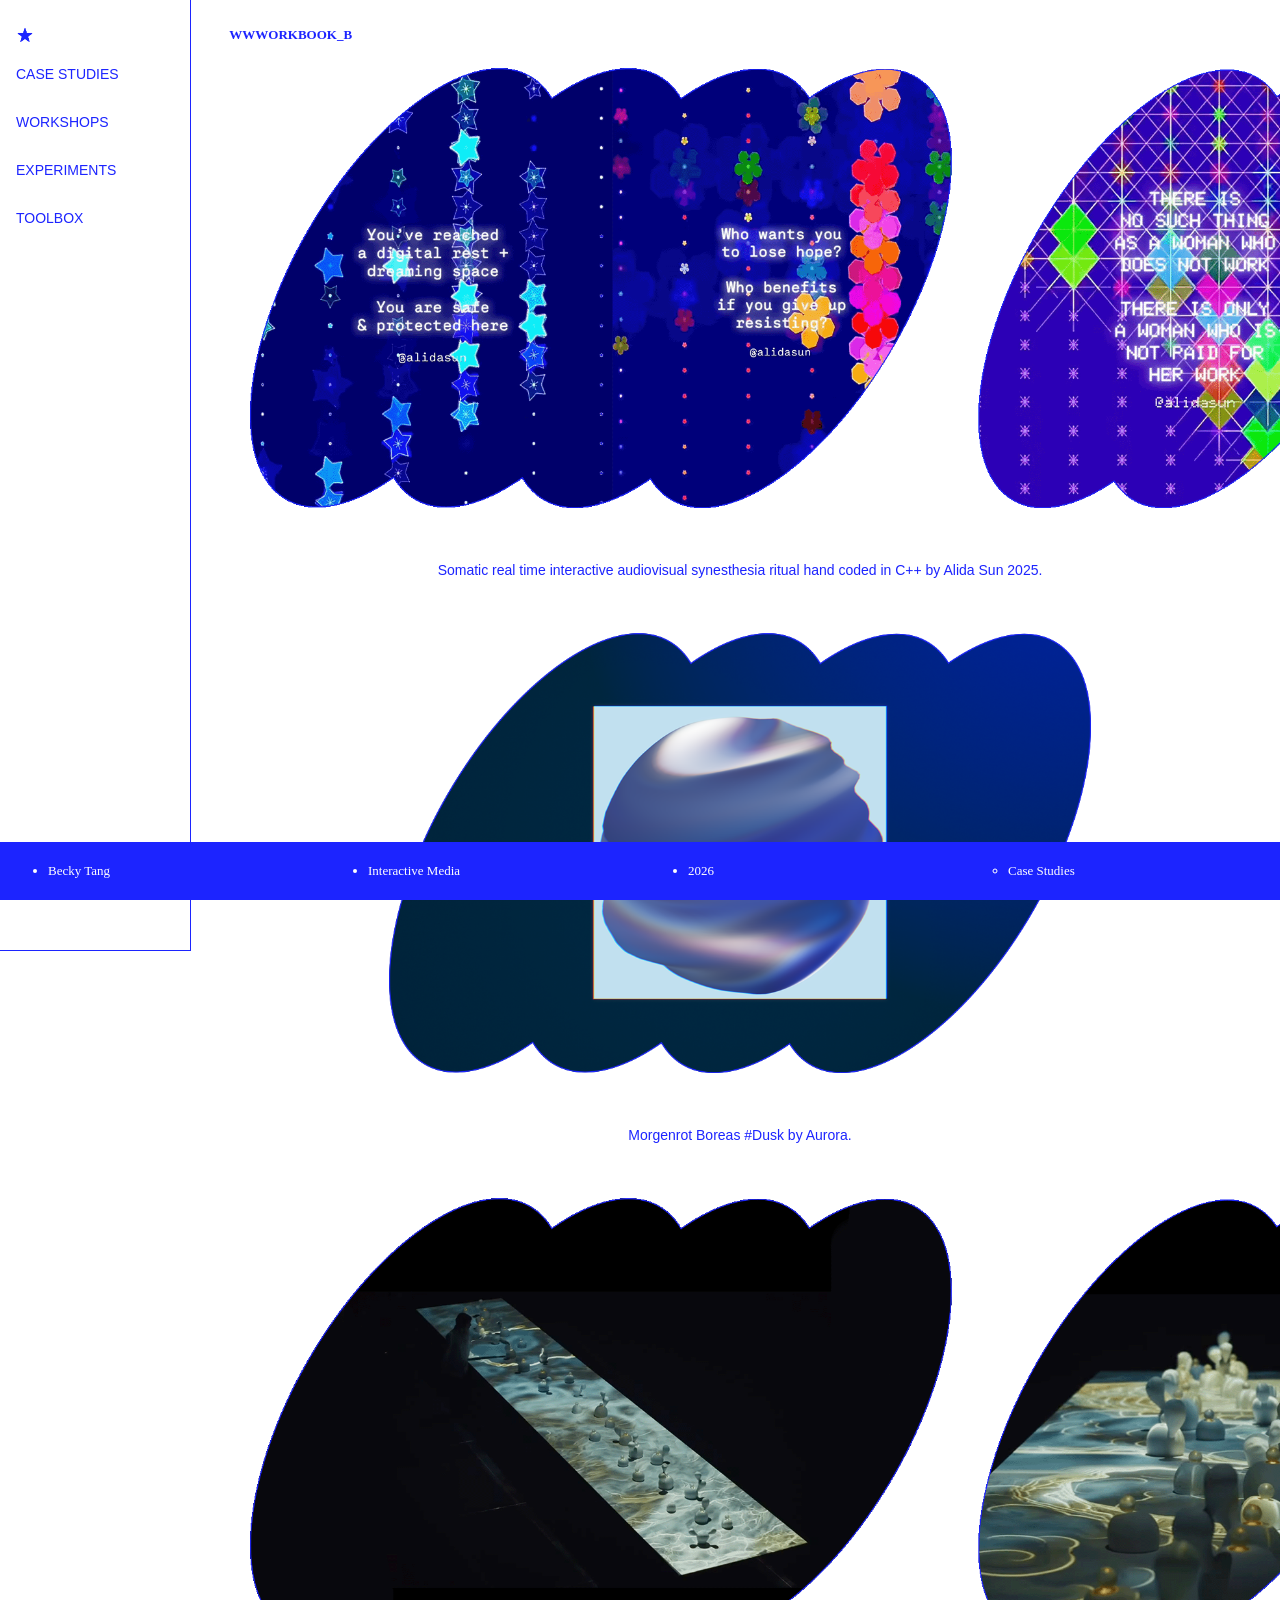
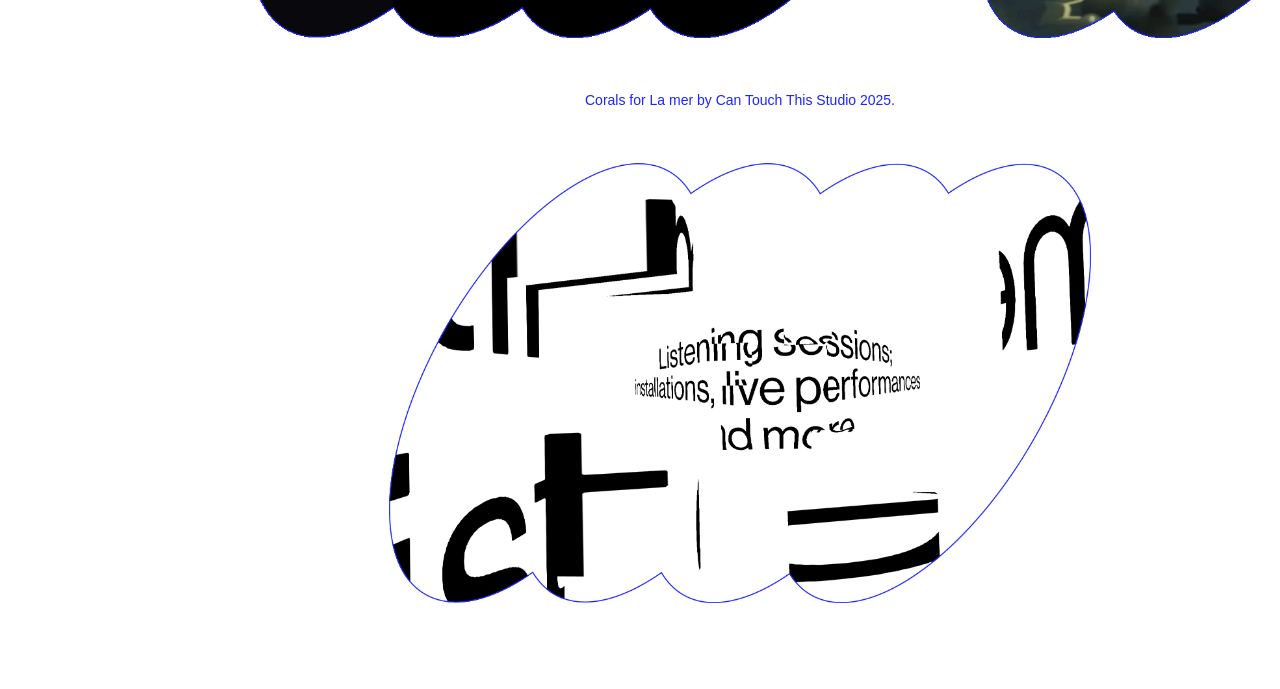
==== casestudies.html @ c91a42ad "Update casestudies.html" ====
<!DOCTYPE html>
<html lang="en">
    <head>
        <meta charset="UTF-8">
        <meta name="viewport" content="width=device-width, initial-scale=1">
        <title>WWWORKBOOK_B</title>

        <style>
            body, html {
                margin: 0;
                padding: 0;
                min-height: 100%;
            }
            
            h2 {
                color: rgb(28, 36, 255);
            }
             p {
                text-align: center;
                color: rgb(28, 36, 255);
                font-size: 14px;
            }
            
            body {
                font-family: "Montserrat", sans-serif;
                font-optical-sizing: auto;
                font-weight: <weight>;
                font-style: normal;
            }

             @font-face {
              font-family: Rene-Regular;
              src: url(Rene-Regular.woff);
            }

            .header {
                width: 100%;
                position: fixed;
                left: 0;
                top: 0;
                padding: 16px 16px;
                column-count: 6;
                text-align: left;
                display: grid;
                grid-template-columns:repeat(6,1fr);
                align-items: center;
                background: transparent;
                color: rgb(28, 36, 255);
                font-size: 12px;
                font-weight: bold;
                font-family: Rene-Regular;
            }

            .footer {
                width: 100%;
                position: fixed;
                left: 0;
                bottom: 0;
                padding: 8px 8px;
                column-count: 4;
                text-align: left;
                display: grid;
                grid-template-columns:repeat(4,1fr);
                align-items: center;
                background: rgb(28, 36, 255);
                font-family: Rene-Regular;
            }

            .sidenav {
                height: 100%;
                width: 190px;
                position: fixed;
                z-index: 1;
                top: 0;
                left: 0;
                background-color: transparent;
                outline: 1px solid #1C24FF;
                overflow-x: hidden;
                padding-top: 50px;
            }
            .sidenav a{
                padding: 16px 16px 16px 16px;
                font-size: 14px;
                color: black;
                display: block;
            }
        
a:link {
  color: rgb(28, 36, 255);
  background-color: transparent;
  text-decoration: none;
}
a:visited {
  color: rgb(28, 36, 255);
  background-color: transparent;
  text-decoration: none;
}
a:hover {
  color: rgb(28, 36, 255);
  background-color: transparent;
  text-decoration: none;
  font-weight: bold;
}

img {
display: block;
margin-left: auto;
margin-right: auto;
}

            .main {
                margin-left: 200px;
                font-size: 20px;
                padding: 0px 50px;
                padding-top: 50px;
            }

            @media screen and (max-height: 450px) {
                .sidenav {padding-top: 50px;}
                .sidenav a {font-size: 14px;}
            }
            
        </style>
    </head>

<body>
<div class="header" id="myHeader">
  <a href="index.html"><img src="imagesb/bluestar.png" alt="bluestar" width="18" style="display: block; margin-left: 0; margin-right: auto;"></a>
     <a href="index.html"><h2 style="font-weight: bold; font-size: 13px;">WWWORKBOOK_B</h2></a>
</div>
    
<div class="sidenav">
    <a href="casestudies.html">CASE STUDIES</a>
    <a href="workshops.html">WORKSHOPS</a>
    <a href="experiments.html">EXPERIMENTS</a>
    <a href="toolbox.html">TOOLBOX</a>
</div>

<div class="main">
    <a href="https://www.instagram.com/alidasun/" target="_blank"><img src="bubblr/AlidaSunInsta.png" alt="AlidaSunInstapng" height="475"></a>
    <br>
    <p>Somatic real time interactive audiovisual synesthesia ritual hand coded in C++ by Alida Sun 2025.
    <br>
    </p>
    <br>
    <a href="https://tgam.xyz/artist/Aurora" target="_blank"><img src="bubblr/Aurora.png" alt="Aurorapng" height="475"></a>
    <br>
    <p>Morgenrot Boreas #Dusk by Aurora.
    </p>
    <br>
    <a href="https://www.instagram.com/cantouchthis.studio/" target="_blank"><img src="bubblr/CoralsLamer.png" alt="CoralsLamerpng" height="475"></a>
    <br>
    <p>Corals for La mer by Can Touch This Studio 2025.</p>
    <br>
    <a href="https://spatial-festival.com/" target="_blank"><img src="bubblr/SpatialFest.png" alt="SpatialFestpng" height="475"></a>
    <br>
    <br>
    <br>
    
   
</div>
    
<div class="footer"> 
     <ul style="font-weight: normal; font-size: 13px; color: white; list-style-type: disc;">
    <li>Becky Tang</li>
       </ul>
     <ul style="font-weight: normal; font-size: 13px; color: white; list-style-type: disc;">
    <li>Interactive Media</li>
       </ul>
        <ul style="font-weight: normal; font-size: 13px; color: white; list-style-type: disc;">
    <li>2026</li>
        </ul>
      <ul style="font-weight: normal; font-size: 13px; color: white; list-style-type: circle;">
    <li>Case Studies</li>
        </ul>
</div>
</body>
</html>
    
</div>
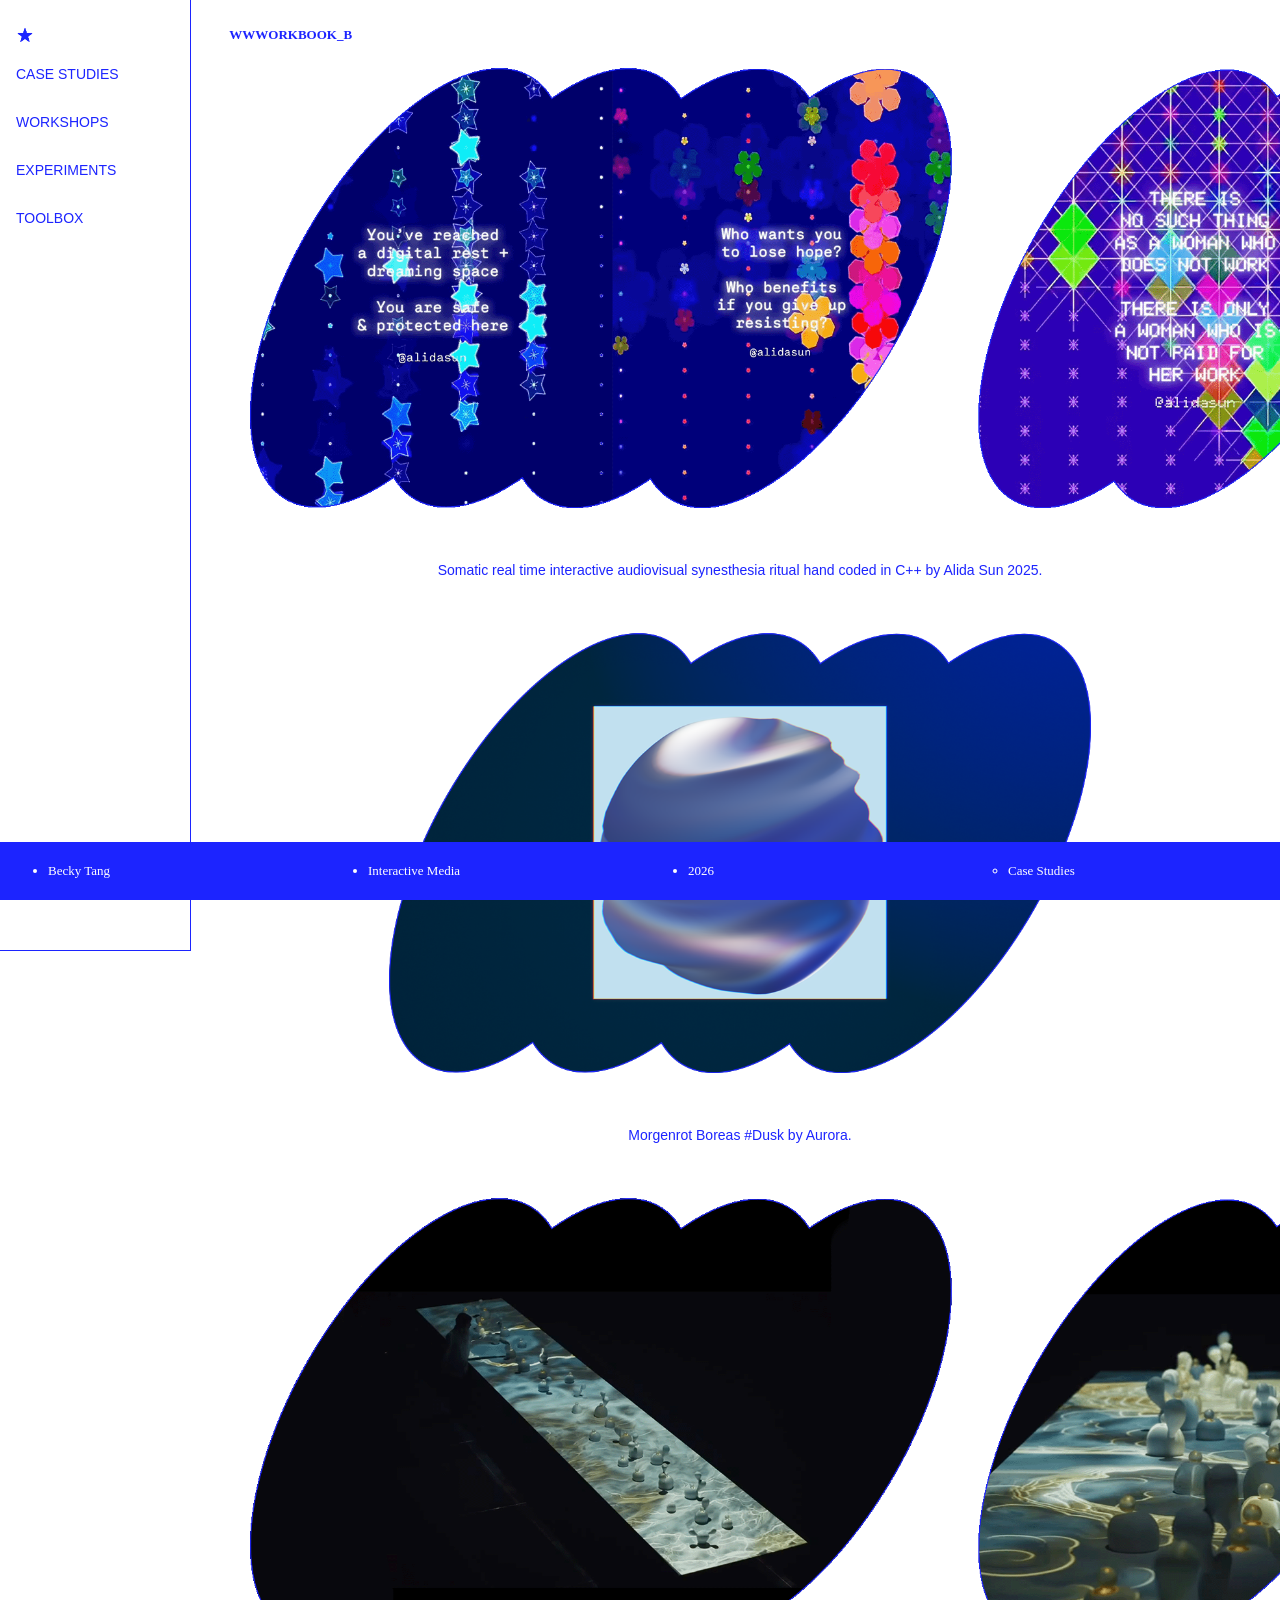
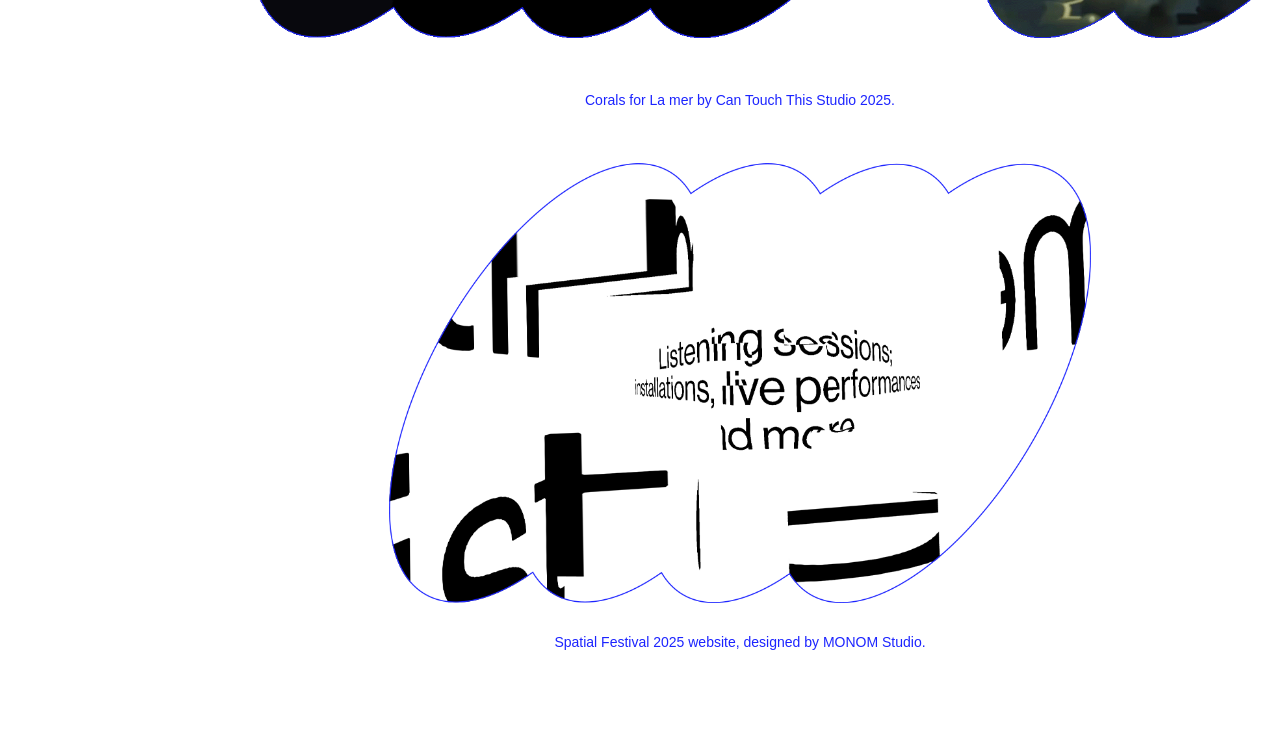
==== commit 02ce604a: "Update casestudies.html" ====
--- a/casestudies.html
+++ b/casestudies.html
@@ -152,7 +152,8 @@
     <br>
     <p>Corals for La mer by Can Touch This Studio 2025.</p>
     <br>
-    <a href="https://spatial-festival.com/" target="_blank"><img src="bubblr/SpatialFest.png" alt="SpatialFestpng" height="475"></a>
+    <a href="https://spatial-festival.com/" target="_blank"><img src="bubblr/Spatialfest.png" alt="Spatialfestpng" height="475"></a>
+    <p>Spatial Festival 2025 website, designed by MONOM Studio.</p>
     <br>
     <br>
     <br>
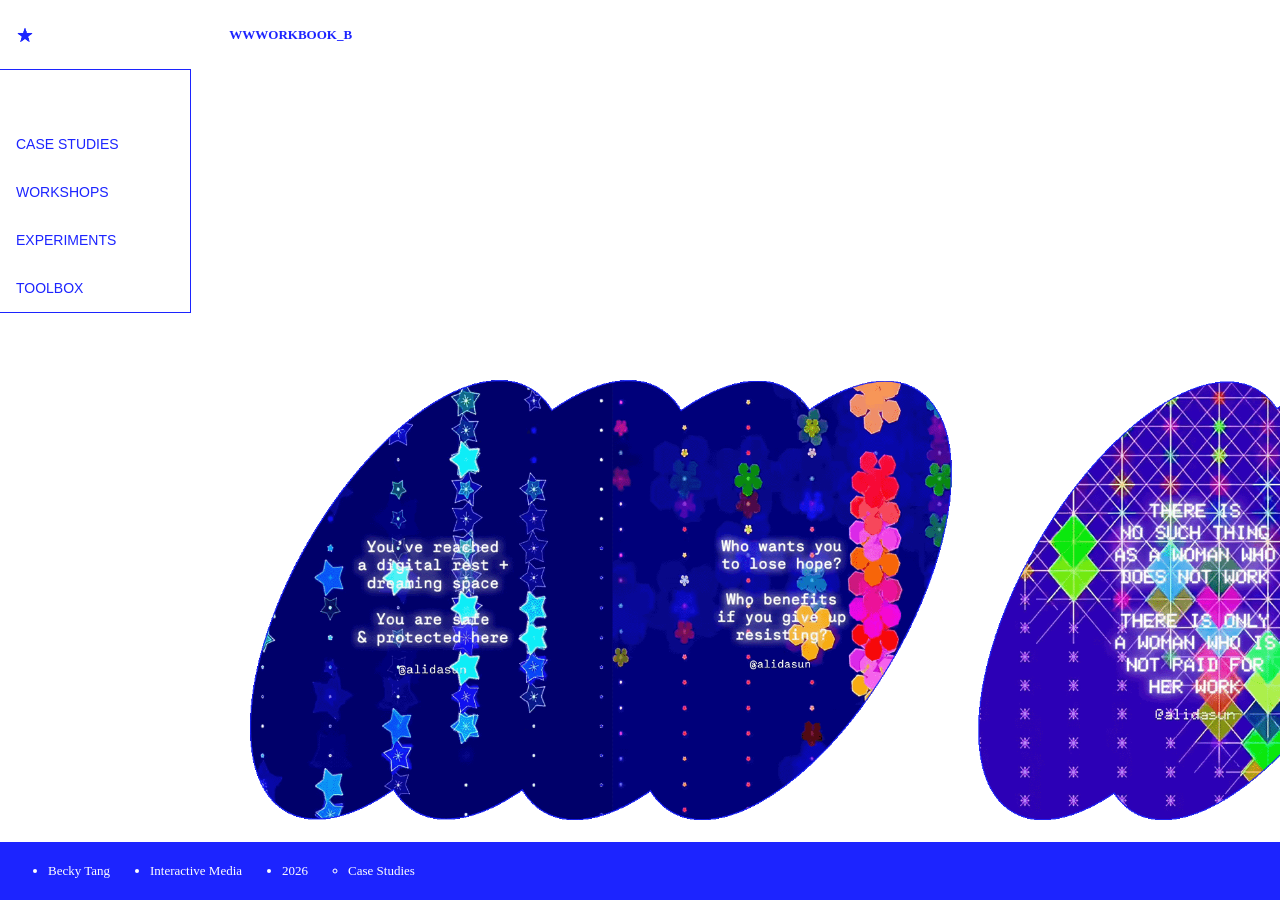
==== commit e9667a90: "Update casestudies.html" ====
--- a/casestudies.html
+++ b/casestudies.html
@@ -35,7 +35,7 @@
 
             .header {
                 width: 100%;
-                position: fixed;
+                position: flex;
                 left: 0;
                 top: 0;
                 padding: 16px 16px;
@@ -59,7 +59,7 @@
                 padding: 8px 8px;
                 column-count: 4;
                 text-align: left;
-                display: grid;
+                display: flex;
                 grid-template-columns:repeat(4,1fr);
                 align-items: center;
                 background: rgb(28, 36, 255);
@@ -69,7 +69,7 @@
             .sidenav {
                 height: 100%;
                 width: 190px;
-                position: fixed;
+                position: flex;
                 z-index: 1;
                 top: 0;
                 left: 0;
@@ -103,7 +103,7 @@
 }
 
 img {
-display: block;
+display: flex;
 margin-left: auto;
 margin-right: auto;
 }
@@ -113,6 +113,7 @@
                 font-size: 20px;
                 padding: 0px 50px;
                 padding-top: 50px;
+                display: flex;
             }
 
             @media screen and (max-height: 450px) {
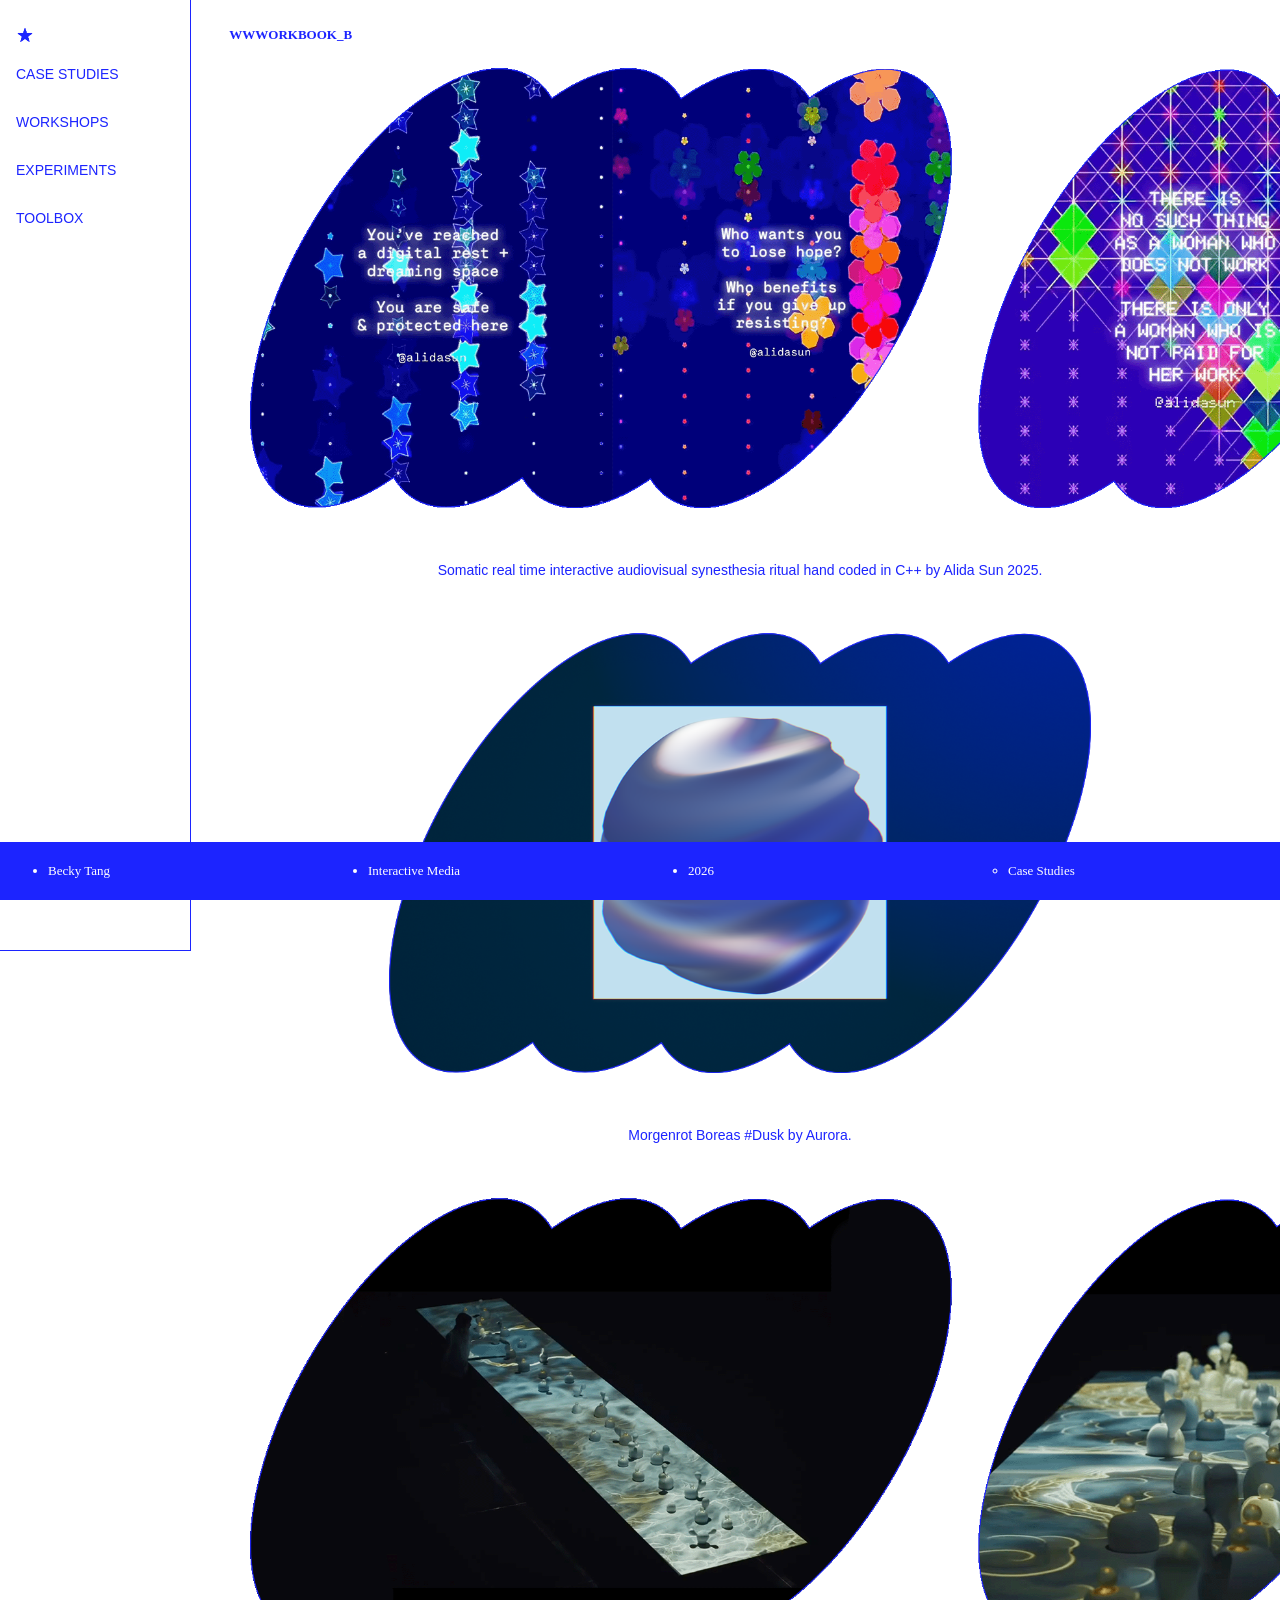
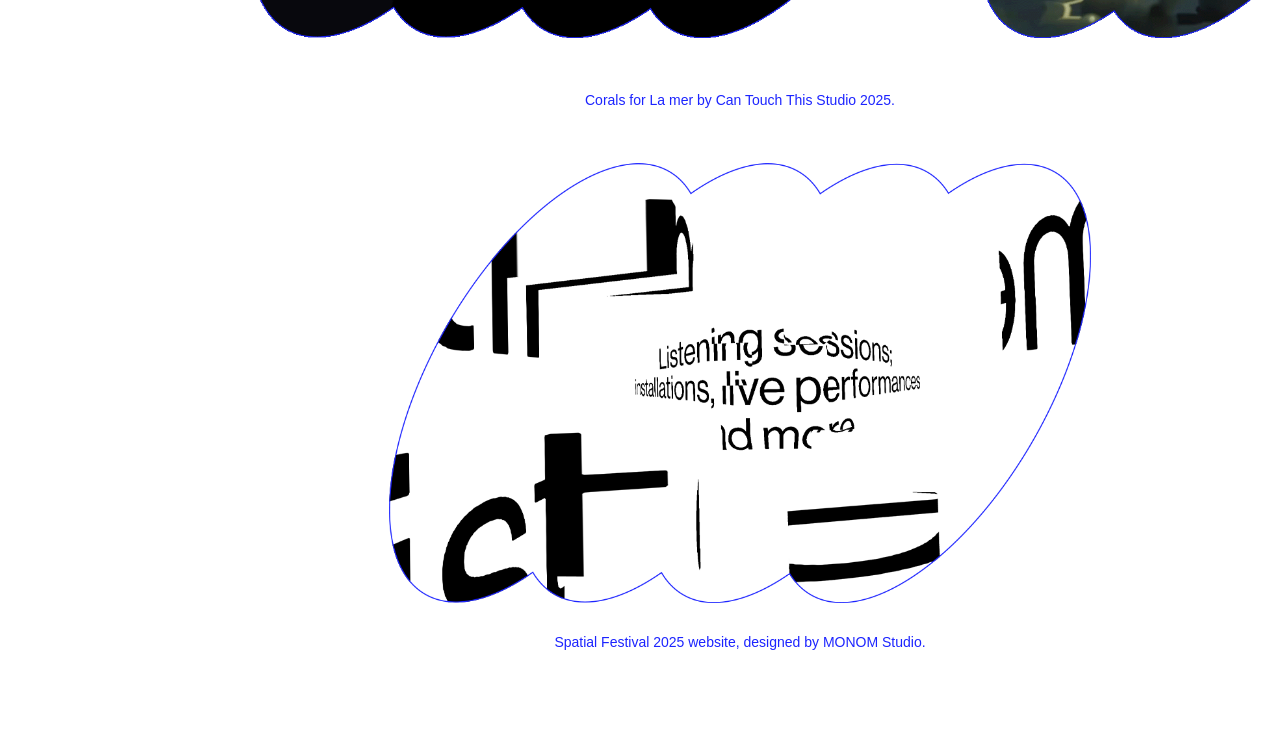
==== commit 022d5d34: "Update casestudies.html" ====
--- a/casestudies.html
+++ b/casestudies.html
@@ -35,7 +35,7 @@
 
             .header {
                 width: 100%;
-                position: flex;
+                position: fixed;
                 left: 0;
                 top: 0;
                 padding: 16px 16px;
@@ -59,7 +59,7 @@
                 padding: 8px 8px;
                 column-count: 4;
                 text-align: left;
-                display: flex;
+                display: grid;
                 grid-template-columns:repeat(4,1fr);
                 align-items: center;
                 background: rgb(28, 36, 255);
@@ -69,7 +69,7 @@
             .sidenav {
                 height: 100%;
                 width: 190px;
-                position: flex;
+                position: fixed;
                 z-index: 1;
                 top: 0;
                 left: 0;
@@ -113,7 +113,6 @@
                 font-size: 20px;
                 padding: 0px 50px;
                 padding-top: 50px;
-                display: flex;
             }
 
             @media screen and (max-height: 450px) {
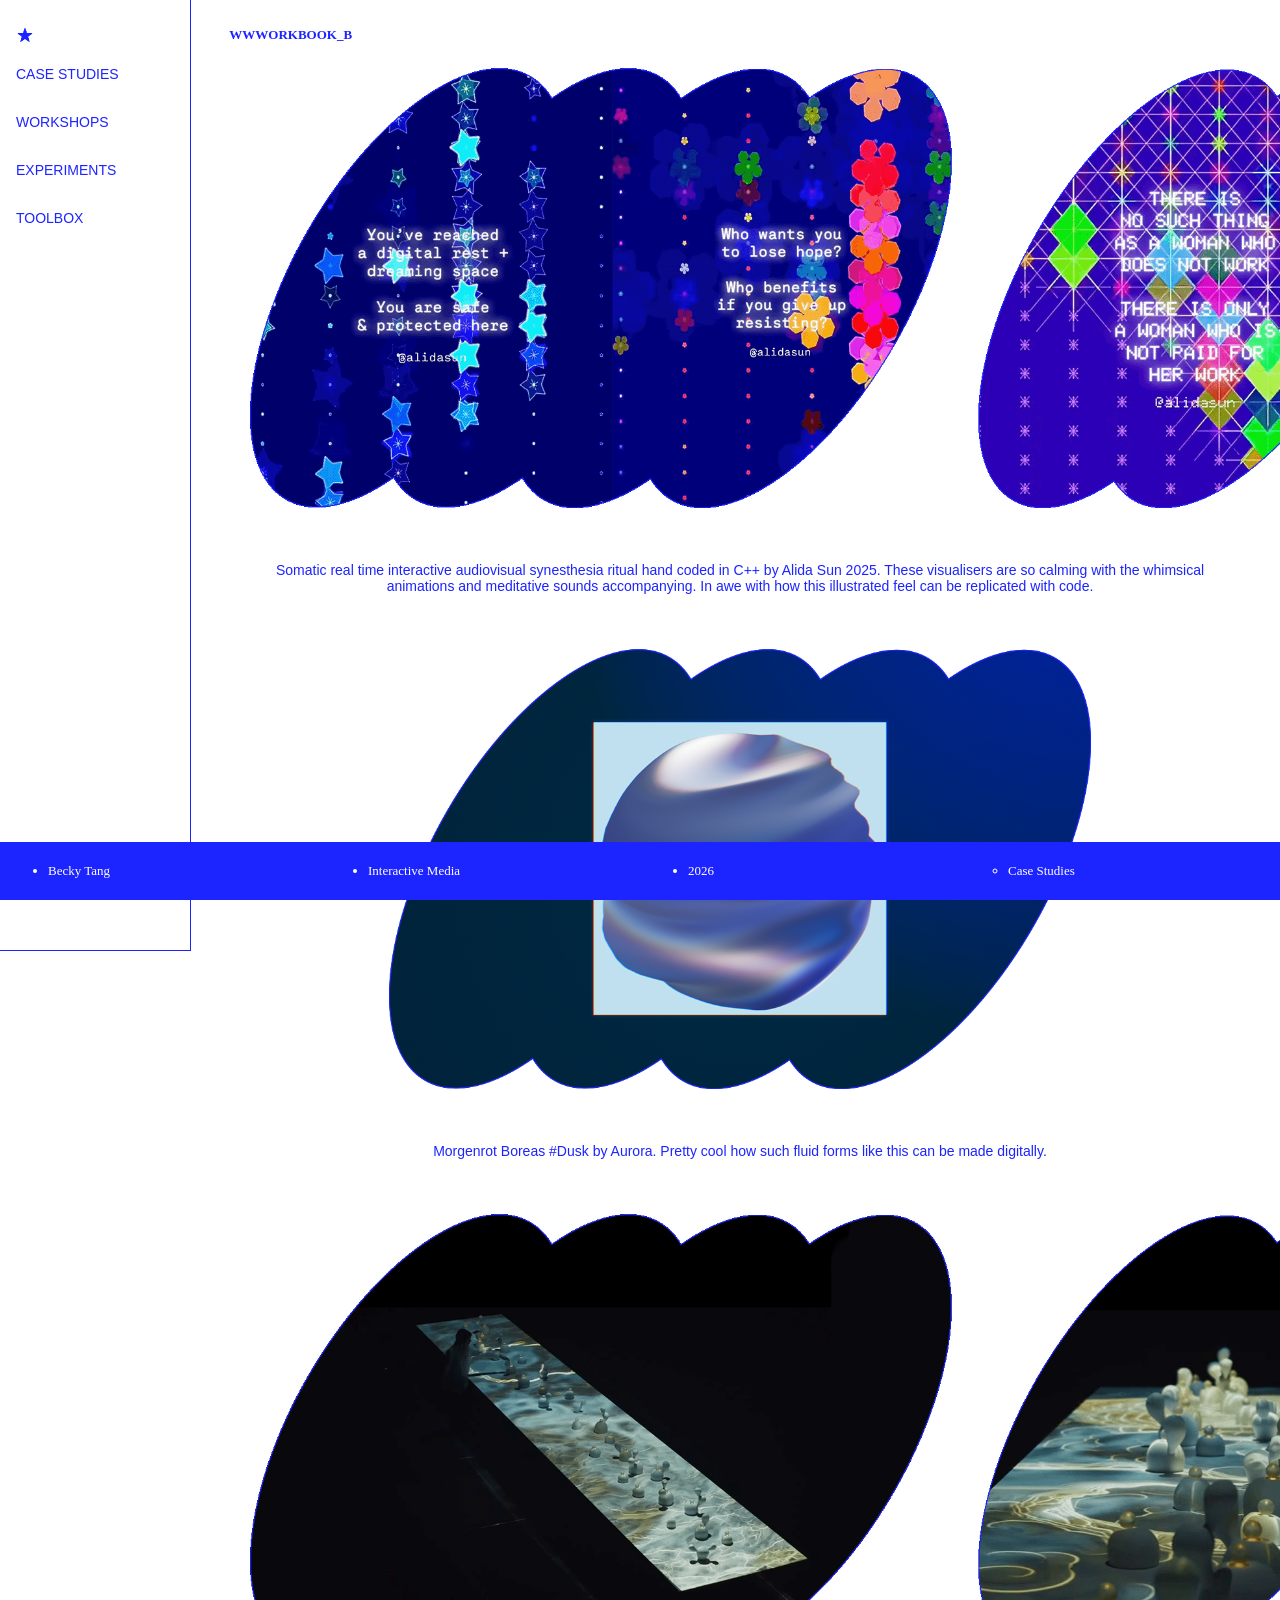
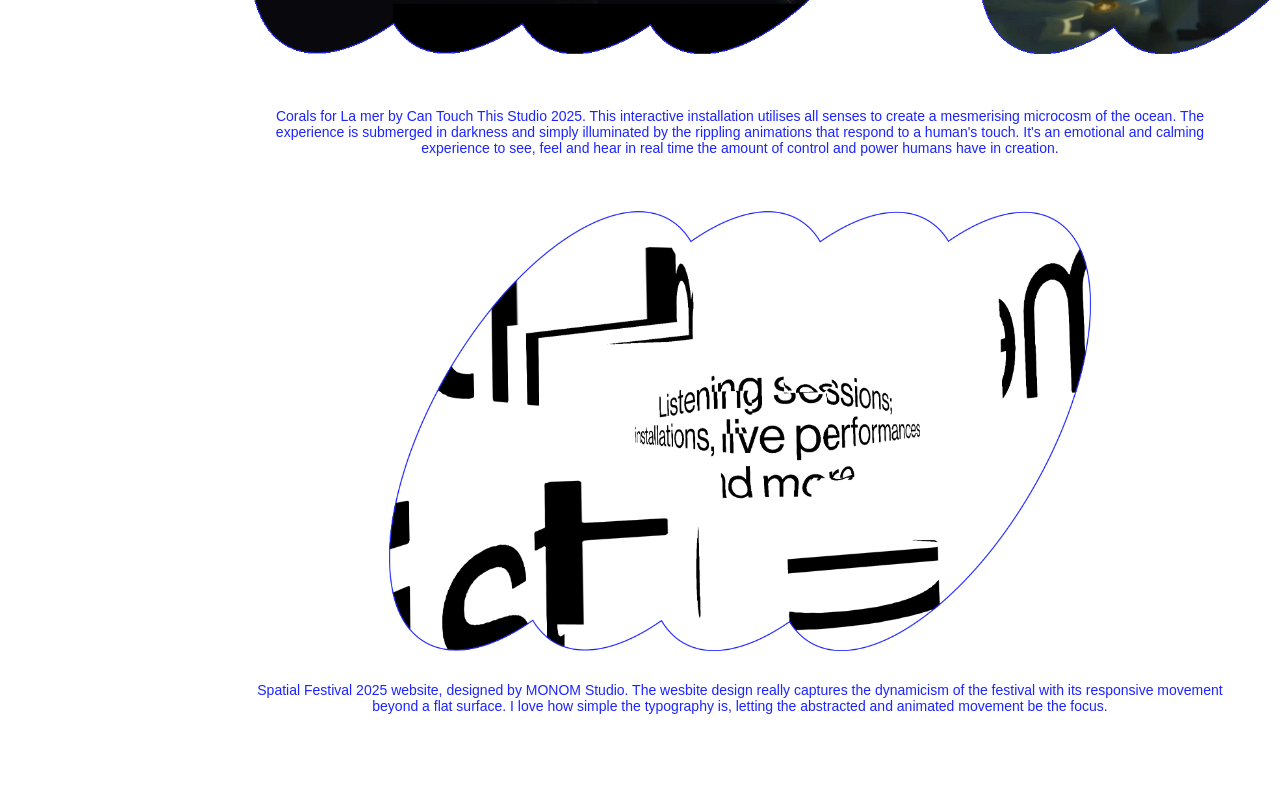
==== commit 50724362: "Update casestudies.html" ====
--- a/casestudies.html
+++ b/casestudies.html
@@ -139,21 +139,27 @@
 <div class="main">
     <a href="https://www.instagram.com/alidasun/" target="_blank"><img src="bubblr/AlidaSunInsta.png" alt="AlidaSunInstapng" height="475"></a>
     <br>
-    <p>Somatic real time interactive audiovisual synesthesia ritual hand coded in C++ by Alida Sun 2025.
+    <p>Somatic real time interactive audiovisual synesthesia ritual hand coded in C++ by Alida Sun 2025. 
+    These visualisers are so calming with the whimsical animations and meditative sounds accompanying. 
+    In awe with how this illustrated feel can be replicated with code. 
     <br>
     </p>
     <br>
     <a href="https://tgam.xyz/artist/Aurora" target="_blank"><img src="bubblr/Aurora.png" alt="Aurorapng" height="475"></a>
     <br>
-    <p>Morgenrot Boreas #Dusk by Aurora.
+    <p>Morgenrot Boreas #Dusk by Aurora. Pretty cool how such fluid forms like this can be made digitally. 
     </p>
     <br>
     <a href="https://www.instagram.com/cantouchthis.studio/" target="_blank"><img src="bubblr/CoralsLamer.png" alt="CoralsLamerpng" height="475"></a>
     <br>
-    <p>Corals for La mer by Can Touch This Studio 2025.</p>
+    <p>Corals for La mer by Can Touch This Studio 2025. This interactive installation utilises all senses to create a mesmerising microcosm of the ocean.
+    The experience is submerged in darkness and simply illuminated by the rippling animations that respond to a human's touch. 
+    It's an emotional and calming experience to see, feel and hear in real time the amount of control and power humans have in creation.
+    </p>
     <br>
     <a href="https://spatial-festival.com/" target="_blank"><img src="bubblr/Spatialfest.png" alt="Spatialfestpng" height="475"></a>
-    <p>Spatial Festival 2025 website, designed by MONOM Studio.</p>
+    <p>Spatial Festival 2025 website, designed by MONOM Studio. The wesbite design really captures the dynamicism of the festival 
+        with its responsive movement beyond a flat surface. I love how simple the typography is, letting the abstracted and animated movement be the focus.</p>
     <br>
     <br>
     <br>
